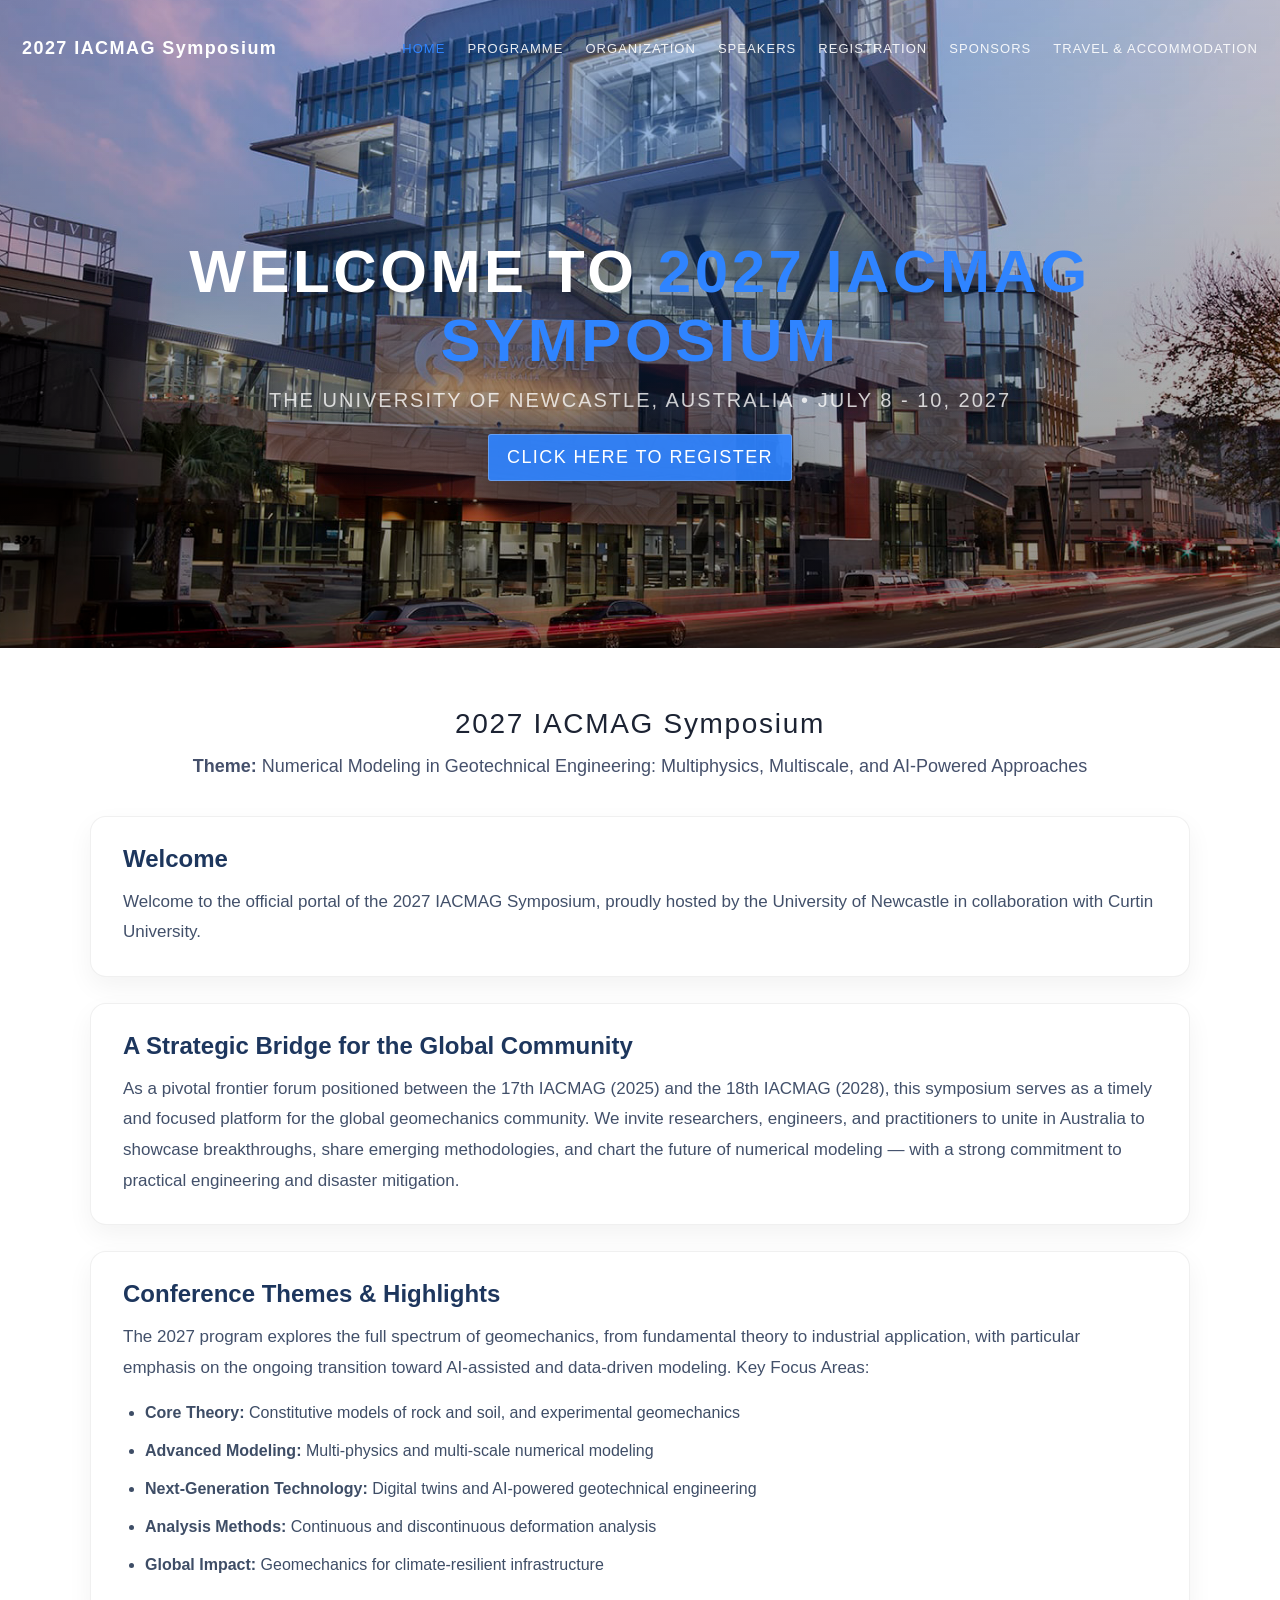
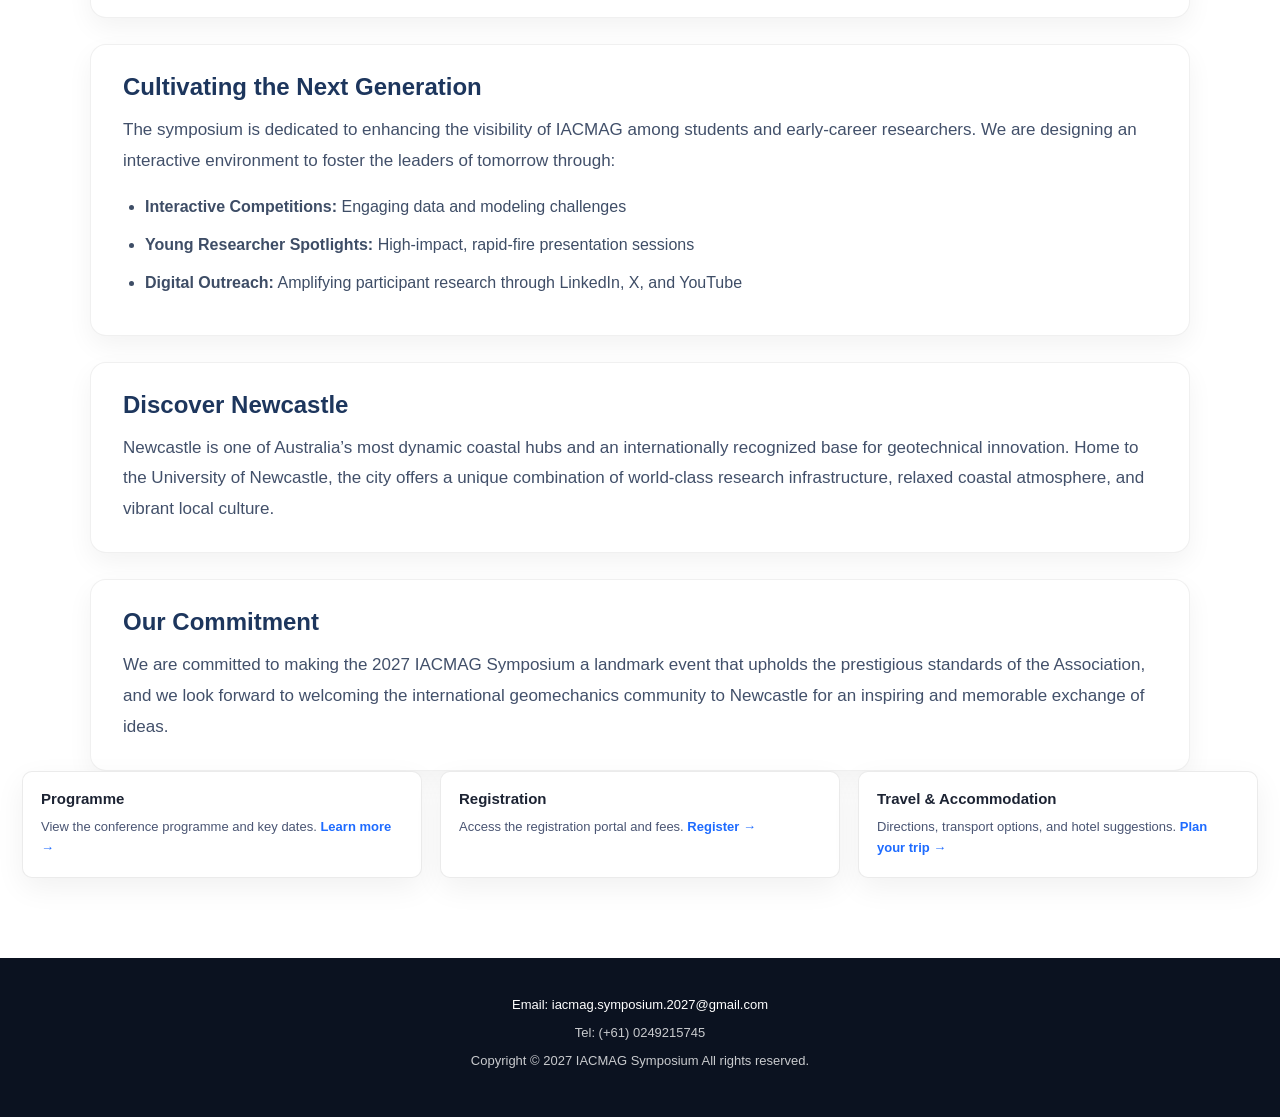
==== index.html @ 7c45fed2 "Update index.html" ====
<!doctype html>
<html lang="en">
<head>
  <meta charset="utf-8">
  <meta name="viewport" content="width=device-width, initial-scale=1">
  <title>2027 IACMAG Symposium</title>
  <meta name="description" content="IACMAG Symposium conference website">
  <link rel="stylesheet" href="assets/css/styles.css">
</head>
<body>
<div class="header">
  <div class="container">
    <div class="navbar">
      <div class="brand">2027 IACMAG Symposium</div>
      <button class="menu-btn" type="button" aria-label="Open menu">Menu</button>
      <nav class="navlinks" aria-label="Primary navigation">
        <a data-nav href="index.html">Home</a>
        <a data-nav href="programme.html">Programme</a>
        <a data-nav href="organization.html">Organization</a>
        <a data-nav href="speakers.html">Speakers</a>
        <a data-nav href="registration.html">Registration</a>
        <a data-nav href="sponsors.html">Sponsors</a>
        <a data-nav href="travel.html">Travel & Accommodation</a>
      </nav>
    </div>
  </div>
</div>

<section class="hero">
  <div class="hero-inner">
    <h1>WELCOME TO <b>2027 IACMAG Symposium</b></h1>
    <div class="sub">THE UNIVERSITY OF NEWCASTLE, AUSTRALIA • July 8 - 10, 2027</div>
    <a class="btn" href="registration.html">CLICK HERE TO REGISTER</a>
  </div>
</section>

<section class="content">
  <div class="container">
<h2>2027 IACMAG Symposium</h2>

<p class="lead theme-intro">
  <strong>Theme:</strong> Numerical Modeling in Geotechnical Engineering:
  Multiphysics, Multiscale, and AI-Powered Approaches
</p>

<div class="theme-section">

  <div class="theme-block">
    <h3>Welcome</h3>
    <p>
      Welcome to the official portal of the 2027 IACMAG Symposium, proudly hosted by
      the University of Newcastle in collaboration with Curtin University.
    </p>
  </div>

  <div class="theme-block">
    <h3>A Strategic Bridge for the Global Community</h3>
    <p>
      As a pivotal frontier forum positioned between the 17th IACMAG (2025) and the 18th IACMAG (2028),
      this symposium serves as a timely and focused platform for the global geomechanics community.
      We invite researchers, engineers, and practitioners to unite in Australia to showcase breakthroughs,
      share emerging methodologies, and chart the future of numerical modeling — with a strong commitment
      to practical engineering and disaster mitigation.
    </p>
  </div>

  <div class="theme-block">
    <h3>Conference Themes & Highlights</h3>
    <p>
      The 2027 program explores the full spectrum of geomechanics, from fundamental theory to industrial
      application, with particular emphasis on the ongoing transition toward AI-assisted and data-driven modeling.
      Key Focus Areas:
    </p>
    
    <ul class="theme-list">
      <li><strong>Core Theory:</strong> Constitutive models of rock and soil, and experimental geomechanics</li>
      <li><strong>Advanced Modeling:</strong> Multi-physics and multi-scale numerical modeling</li>
      <li><strong>Next-Generation Technology:</strong> Digital twins and AI-powered geotechnical engineering</li>
      <li><strong>Analysis Methods:</strong> Continuous and discontinuous deformation analysis</li>
      <li><strong>Global Impact:</strong> Geomechanics for climate-resilient infrastructure</li>
    </ul>
  </div>

  <div class="theme-block">
    <h3>Cultivating the Next Generation</h3>
    <p>
      The symposium is dedicated to enhancing the visibility of IACMAG among students and early-career researchers.
      We are designing an interactive environment to foster the leaders of tomorrow through:
    </p>

    <ul class="theme-list">
      <li><strong>Interactive Competitions:</strong> Engaging data and modeling challenges</li>
      <li><strong>Young Researcher Spotlights:</strong> High-impact, rapid-fire presentation sessions</li>
      <li><strong>Digital Outreach:</strong> Amplifying participant research through LinkedIn, X, and YouTube</li>
    </ul>
  </div>

  <div class="theme-block">
    <h3>Discover Newcastle</h3>
    <p>
      Newcastle is one of Australia’s most dynamic coastal hubs and an internationally recognized base for
      geotechnical innovation. Home to the University of Newcastle, the city offers a unique combination of
      world-class research infrastructure, relaxed coastal atmosphere, and vibrant local culture.
    </p>
  </div>

  <div class="theme-block">
    <h3>Our Commitment</h3>
    <p>
      We are committed to making the 2027 IACMAG Symposium a landmark event that upholds the prestigious standards
      of the Association, and we look forward to welcoming the international geomechanics community to Newcastle
      for an inspiring and memorable exchange of ideas.
    </p>
  </div>

</div>

    <div class="cards">
      <div class="card">
        <h3>Programme</h3>
        <p>View the conference programme and key dates. <a href="programme.html">Learn more →</a></p>
      </div>
      <div class="card">
        <h3>Registration</h3>
        <p>Access the registration portal and fees. <a href="registration.html">Register →</a></p>
      </div>
      <div class="card">
        <h3>Travel & Accommodation</h3>
        <p>Directions, transport options, and hotel suggestions. <a href="travel.html">Plan your trip →</a></p>
      </div>
    </div>
  </div>
</section>


<div class="footer">

  <div class="footer-contact">
    <div class="container">
      <p>
        <a href="mailto:contact@iacmag-sp2027.com">Email: iacmag.symposium.2027@gmail.com</a>
      </p>
      <p>Tel: (+61) 0249215745</p>
      <p>Copyright © 2027 IACMAG Symposium All rights reserved.</p>
    </div>
  </div>
</div>
<script src="assets/js/site.js"></script>
</body>
</html>
---- assets/css/styles.css ----
:root{
  --text:#ffffff;
  --muted:rgba(255,255,255,.85);
  --link:rgba(255,255,255,.9);
  --accent:#2f84ff;   /* iacmag-like blue */
  --accent2:#1e6bff;
  --shadow:0 16px 50px rgba(0,0,0,.35);
  --max:1600px;
}
*{box-sizing:border-box}
html,body{height:100%}
body{
  margin:0;
  font-family: "Helvetica Neue", Arial, system-ui, -apple-system, Segoe UI, Roboto, sans-serif;
  color:var(--text);
  background:#0b1220;
}
a{color:inherit; text-decoration:none}
.container{max-width:var(--max); margin:0 auto; padding:0 22px}

/* Top nav over hero */
.header{
  position:fixed;
  top:0;
  left:0;
  right:0;
  z-index:1000;
  padding:18px 0;
  transition:transform 0.35s ease, background 0.35s ease;
}
.header.hidden{
  transform:translateY(-100%);
}
.header.scrolled{
  background:rgba(11,18,32,.9);
  backdrop-filter:blur(10px);
  box-shadow:0 6px 20px rgba(0,0,0,.2);
}
.navbar{
  display:flex;
  align-items:center;
  justify-content:space-between;
  gap:18px;
}
.brand{
  font-weight:700;
  letter-spacing:.08em;
  font-size:18px;
  color:#ffffff;
  white-space:nowrap;
  margin-right:40px;
  margin-top:20px;
}
.navlinks{
  display:flex;
  gap:22px;
  align-items:center;
  text-transform:uppercase;
  font-size:13px;
  letter-spacing:.08em;
  white-space:nowrap;
  margin-top:20px;
}
.navlinks a{
  color:var(--link);
  opacity:1.0;
}
.navlinks a:hover{opacity:1}
.navlinks a.active{color:var(--accent); opacity:1}

.menu-btn{
  display:none;
  border:1px solid rgba(255,255,255,.35);
  background:rgba(0,0,0,.12);
  color:#fff;
  padding:10px 16px;
  border-radius:10px;
  font-size:12px;
}

/* Hero */
.hero{
  min-height:520px;
  height:72vh;
  max-height:820px;
  position:relative;
  display:flex;
  align-items:center;
  justify-content:center;
  text-align:center;
  overflow:hidden;
}
.hero::before{
  content:"";
  position:absolute;
  inset:0;

  background:
    linear-gradient(rgba(0,0,0,0.15), rgba(0,0,0,0.45)),
    url("../img/hero.jpg");

  background-size:cover;
  background-position:center;
}
.hero::after{
  content:"";
  position:absolute; inset:0;
  background:radial-gradient(900px 500px at 50% 20%, rgba(47,132,255,.35), transparent 80%);
  pointer-events:none;
}
.hero-inner{
  position:relative;
  z-index:10;
  padding:110px 18px 40px; /* allow nav space */
}
.hero h1{
  margin:0;
  font-family: Arial, Helvetica, sans-serif;
  font-weight:700;
  letter-spacing:.06em;
  text-transform:uppercase;
  font-size:clamp(40px,5vw,60px);
}
.hero h1 b{
  font-weight:750;
  color:var(--accent);
}
.hero .sub{
  margin:14px auto 0;
  max-width:860px;
  font-size:20px;
  letter-spacing:.10em;
  text-transform:uppercase;
  color:rgba(255,255,255,.78);
}
.hero .btn{
  margin-top:22px;
  display:inline-flex;
  align-items:center;
  justify-content:center;
  padding:12px 18px;
  border-radius:3px;
  border:1px solid rgba(255,255,255,.25);
  background:rgba(47,132,255,.92);
  color:#fff;
  font-size:18px;
  letter-spacing:.08em;
  text-transform:uppercase;
  box-shadow:var(--shadow);
}
.hero .btn:hover{background:rgba(47,132,255,1)}

/* White content section like screenshot */
.content{
  background:#ffffff;
  color:#1c2333;
  padding:60px 0 80px;
}
.content h2{
  text-align:center;
  color:#1c2333;
  font-size:28px;
  letter-spacing:.06em;
  margin:0 0 12px;
  font-weight:500;
}
.content p.lead{
  text-align:center;
  max-width:900px;
  margin:0 auto 34px;
  color:#45506b;
  line-height:1.65;
  font-size:18px;
}
.cards{
  display:grid;
  grid-template-columns:repeat(12,1fr);
  gap:18px;
  align-items:stretch;
}
.card{
  grid-column:span 4;
  border:1px solid rgba(0,0,0,.08);
  border-radius:10px;
  padding:18px;
  background:#fff;
  box-shadow:0 10px 30px rgba(0,0,0,.06);
}
.card h3{margin:0 0 10px; font-size:15px}
.card p{margin:0; color:#4a5573; line-height:1.6; font-size:13px}
.card a{
  color:var(--accent2);
  font-weight:600;
}
.footer{
  background:#0b1220;
  color:rgba(255,255,255,.78);
  padding:26px 0 36px;
  font-size:13px;
  text-align:center;
}
.footer a{color:#fff}

@media (max-width: 980px){
  .hero h1{font-size:38px}
  .navlinks{display:none}
  .menu-btn{display:inline-flex}
  .navlinks.open{
    display:flex;
    position:absolute;
    right:22px;
    top:60px;
    background:rgba(0,0,0,.55);
    border:1px solid rgba(255,255,255,.25);
    border-radius:12px;
    padding:12px 12px;
    flex-direction:column;
    gap:10px;
    width:min(320px, calc(100vw - 44px));
    backdrop-filter: blur(8px);
  }
  .card{grid-column:span 12}
}

/* =========================
   Organization page cards
   ========================= */

.org-grid{
  display:grid;
  grid-template-columns:repeat(3, minmax(420px,1fr));
  gap:50px;
  margin-top:70px;
}

/* Card */

.org-card{
  background:#ffffff;
  border-radius:20px;
  border:1px solid rgba(0,0,0,0.06);
  box-shadow:0 16px 40px rgba(0,0,0,0.08);
  overflow:hidden;
  transition:all 0.3s ease;
  min-height:420px;          /* 卡片高度更大 */
}

.org-card:hover{
  transform:translateY(-8px);
  box-shadow:0 24px 50px rgba(0,0,0,0.12);
}

/* Header */

.org-card-header{
  padding:34px 34px 26px;    /* padding更大 */
  background:linear-gradient(135deg,#4b6cb7,#9fbfff);
  color:#fff;
  white-space:nowrap;
}

.org-card-header h3{
  margin:0;
  font-size:26px;           /* 标题更大 */
  font-weight:700;
  line-height:1.35;
  white-space:nowrap;
}

.org-card-header p{
  margin-top:10px;
  font-size:16px;
  opacity:0.85;
}

/* Body */

.org-card-body{
  padding:34px;              /* 内边距更大 */
}

/* Member list */

.org-list{
  list-style:none;
  margin:0;
  padding:0;
  white-space:nowrap;
}

.org-list li{
  position:relative;
  padding:14px 0 14px 26px;
  font-size:16px;            /* 名字更大 */
  color:#24324d;
  border-bottom:1px solid rgba(0,0,0,0.06);
  white-space:nowrap;
}

.org-list li:last-child{
  border-bottom:none;
}

.org-list li::before{
  content:"";
  position:absolute;
  left:0;
  top:22px;
  width:9px;
  height:9px;
  border-radius:50%;
  background:#2f84ff;
  box-shadow:0 0 0 4px rgba(47,132,255,0.15);
}

/* Responsive */

@media (max-width:1100px){
  .org-grid{
    grid-template-columns:1fr;
    gap:26px;
  }
}
/* Sponsors page */

.sponsors-container{
  max-width: 1200px;
}

.sponsor-section{
  background:#ffffff;
  border:1px solid rgba(0,0,0,0.08);
  border-radius:18px;
  padding:32px 36px;
  margin-top:36px;
  box-shadow:0 10px 30px rgba(0,0,0,0.05);
}

.sponsor-section h3{
  margin:0 0 16px;
  font-size:28px;
  color:#16335f;
  font-weight:700;
}

.sponsor-section p{
  margin:0 0 18px;
  font-size:16px;
  line-height:1.75;
  color:#42506a;
}

.sponsor-tier{
  margin-top:24px;
  padding:22px 24px;
  border-radius:14px;
  background:linear-gradient(180deg,#f8fbff,#eef5ff);
  border:1px solid rgba(47,132,255,0.12);
}

.sponsor-tier h4{
  margin:0 0 14px;
  font-size:22px;
  color:#1c2f50;
  font-weight:700;
}

.sponsor-tier ul{
  margin:0;
  padding-left:22px;
}

.sponsor-tier li{
  margin:8px 0;
  font-size:15px;
  line-height:1.7;
  color:#33425f;
}

.contact-note{
  margin-top:20px;
  font-weight:600;
}

.contact-note a{
  color:#1e6bff;
}

@media (max-width: 768px){
  .sponsor-section{
    padding:24px 20px;
  }

  .sponsor-section h3{
    font-size:24px;
  }

  .sponsor-tier h4{
    font-size:19px;
  }
}
.committee-role{
  margin-top:10px;
  margin-bottom:6px;
  font-size:18px;
  font-weight:700;
  color:#04235d;
}

/* =========================
   Organization page 
   ========================= */

.org-page{
  max-width: 1100px;
}

.org-page h2{
  text-align:center;
  font-size:30px;
  letter-spacing:.05em;
  color:#1a2c4a;
  margin:0 0 32px;
  font-weight:500;
}

.committee-block{
  margin-bottom:40px;
}

.committee-block h3{
  font-size:26px;
  color:#bcc8dd;
  margin:0 0 18px;
  font-weight:600;
}

.committee-block h4{
  font-size:18px;
  color:#77849b;
  margin:22px 0 8px;
  font-weight:700;
}

.committee-block p{
  margin:0 0 10px;
  font-size:17px;
  line-height:1.75;
  color:#6d7b90;
}

.org-section-title{
  margin-top:30px;
}

.institution-grid{
  display:grid;
  grid-template-columns:repeat(auto-fit, minmax(220px, 1fr));
  gap:30px;
  align-items:center;
  margin-top:30px;
}

.institution-item{
  display:flex;
  flex-direction:column;
  align-items:center;
  justify-content:center;
  text-align:center;
  padding:20px 18px;
  border:1px solid rgba(0,0,0,.06);
  border-radius:12px;
  background:#fff;
  box-shadow:0 8px 22px rgba(0,0,0,.04);
  transition:transform .25s ease, box-shadow .25s ease;
}

.institution-item:hover{
  transform:translateY(-4px);
  box-shadow:0 14px 28px rgba(188, 179, 179, 0.08);
}

.institution-item img{
  max-height:68px;
  max-width:180px;
  object-fit:contain;
  margin-bottom:14px;
}

.institution-item span{
  font-size:15px;
  line-height:1.5;
  color:#31425f;
}
.org-section-title{
  margin-top:10px;
  margin-bottom:6px;
}

.institution-grid{
  display:grid;
  grid-template-columns:repeat(auto-fit, minmax(220px, 1fr));
  gap:30px;
  margin-top:40px;
}

/* =========================
   Organizing Institutions
   ========================= */
.org-institutions{
  padding:100px 0 80px;
  background:linear-gradient(180deg,#f4f7ff,#eaf1ff);
  text-align:center;
}

.org-section-title{
  font-size:30px;
  color:#09193a;
  margin-bottom:30px;
}

.institution-grid{
  display:grid;
  grid-template-columns:repeat(auto-fit,minmax(220px,1fr));
  gap:60px;
  align-items:center;
  max-width:900px;
  margin:0 auto;
}

.institution-item{
  display:flex;
  justify-content:center;
  align-items:center;
}

.institution-item img{
  max-height:70px;
  max-width:200px;
  object-fit:contain;

  filter:grayscale(100%);
  opacity:0.7;

  transition:all .35s ease;
}

.institution-item:hover img{
  filter:none;
  opacity:1;
  transform:scale(1.05);
}
/* Footer contact section */



section{
  margin:0;
}

.theme-intro{
  font-size:20px;
  line-height:1.7;
  max-width:1000px;
  margin:0 auto 40px;
  color:#2f4d78;
}

.theme-section{
  max-width:1100px;
  margin:0 auto;
  display:grid;
  gap:26px;
}

.theme-block{
  background:#ffffff;
  border:1px solid rgba(0,0,0,0.06);
  border-radius:16px;
  padding:28px 32px;
  box-shadow:0 10px 26px rgba(0,0,0,0.05);
  text-align:left;
}

.theme-block h3{
  margin:0 0 14px;
  font-size:24px;
  color:#1d365d;
  font-weight:700;
}

.theme-block p{
  margin:0;
  font-size:17px;
  line-height:1.8;
  color:#42506a;
}

.theme-list{
  margin:16px 0 0;
  padding-left:22px;
}

.theme-list li{
  margin:10px 0;
  font-size:16px;
  line-height:1.75;
  color:#3e4d66;
}

@media (max-width: 768px){
  .theme-intro{
    font-size:18px;
  }

  .theme-block{
    padding:22px 20px;
  }

  .theme-block h3{
    font-size:21px;
  }

  .theme-block p,
  .theme-list li{
    font-size:15px;
  }
}
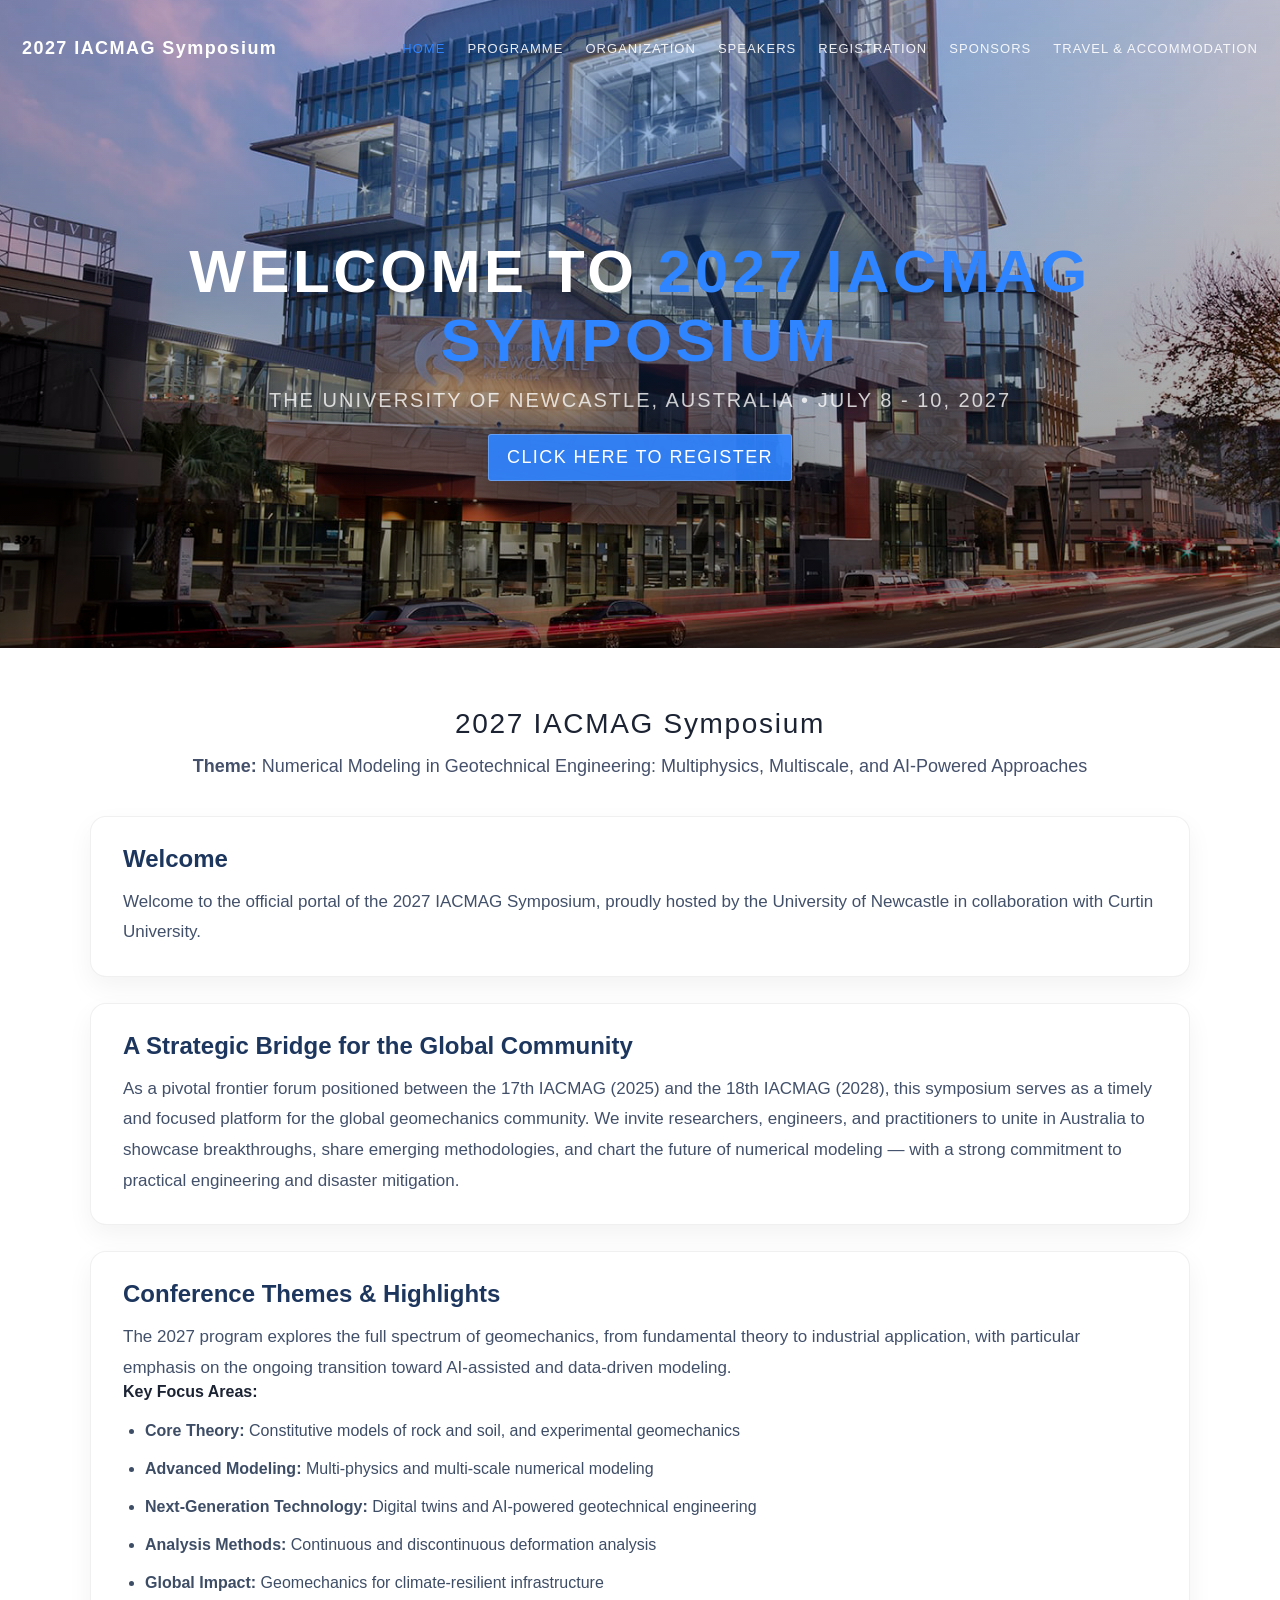
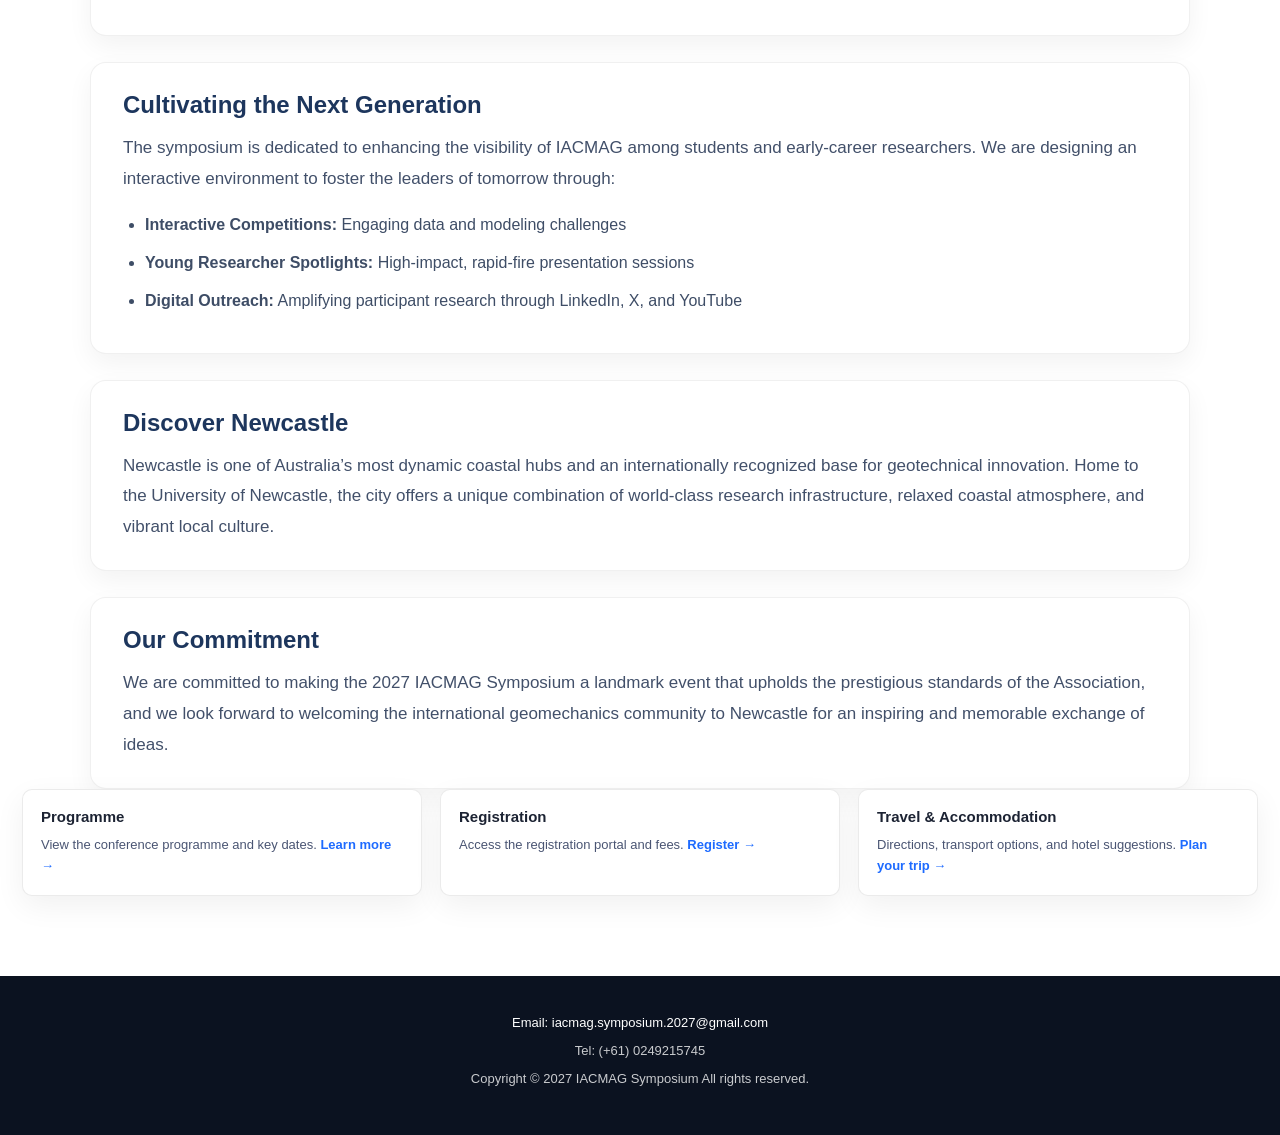
==== commit dade10eb: "Update index.html" ====
--- a/index.html
+++ b/index.html
@@ -69,9 +69,8 @@
     <p>
       The 2027 program explores the full spectrum of geomechanics, from fundamental theory to industrial
       application, with particular emphasis on the ongoing transition toward AI-assisted and data-driven modeling.
-      Key Focus Areas:
     </p>
-    
+    <strong>Key Focus Areas:</strong>
     <ul class="theme-list">
       <li><strong>Core Theory:</strong> Constitutive models of rock and soil, and experimental geomechanics</li>
       <li><strong>Advanced Modeling:</strong> Multi-physics and multi-scale numerical modeling</li>
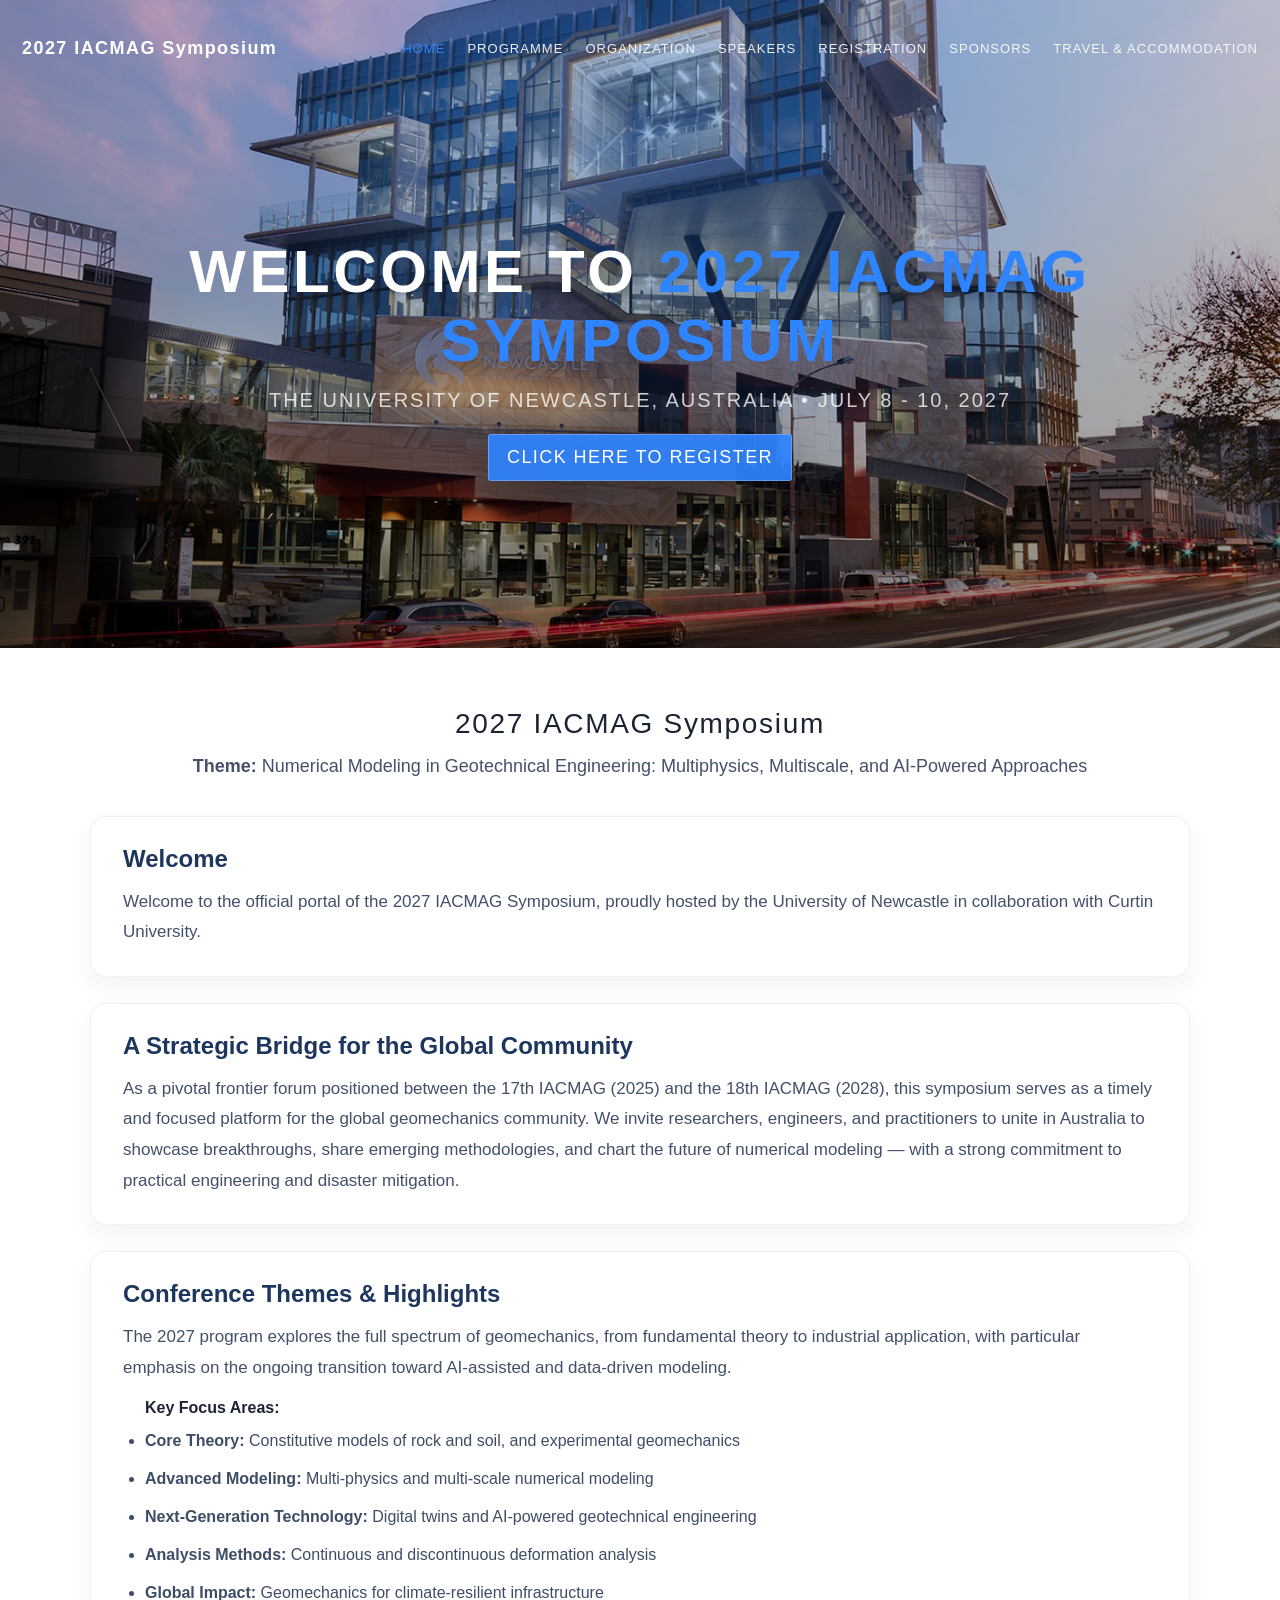
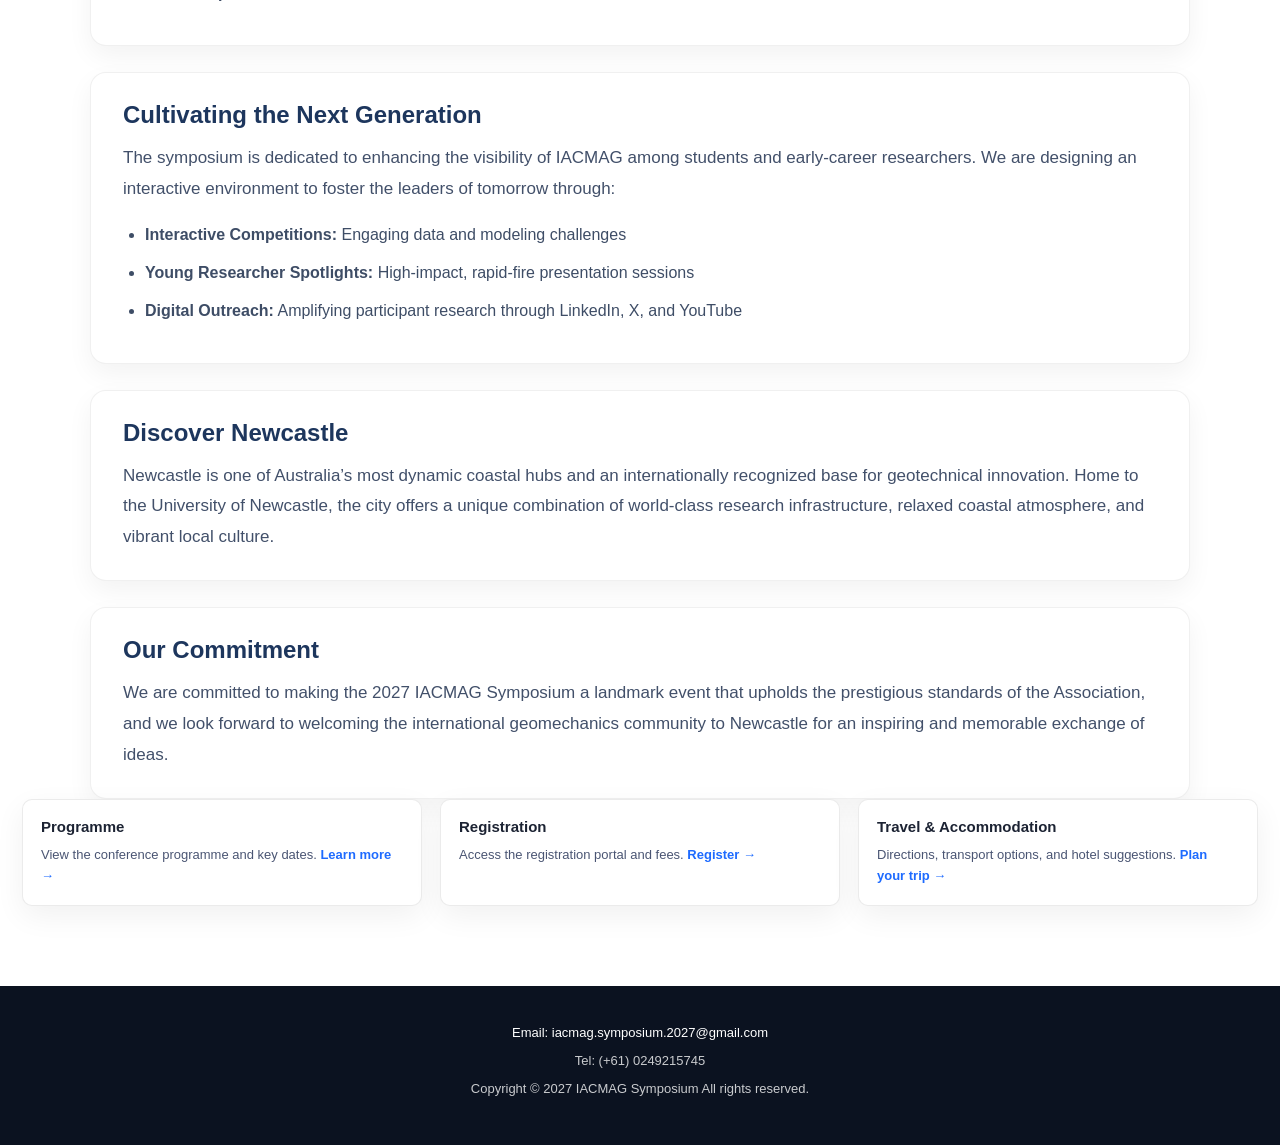
==== commit 8625a586: "Update index.html" ====
--- a/index.html
+++ b/index.html
@@ -70,8 +70,8 @@
       The 2027 program explores the full spectrum of geomechanics, from fundamental theory to industrial
       application, with particular emphasis on the ongoing transition toward AI-assisted and data-driven modeling.
     </p>
-    <strong>Key Focus Areas:</strong>
     <ul class="theme-list">
+      <strong>Key Focus Areas:</strong>
       <li><strong>Core Theory:</strong> Constitutive models of rock and soil, and experimental geomechanics</li>
       <li><strong>Advanced Modeling:</strong> Multi-physics and multi-scale numerical modeling</li>
       <li><strong>Next-Generation Technology:</strong> Digital twins and AI-powered geotechnical engineering</li>
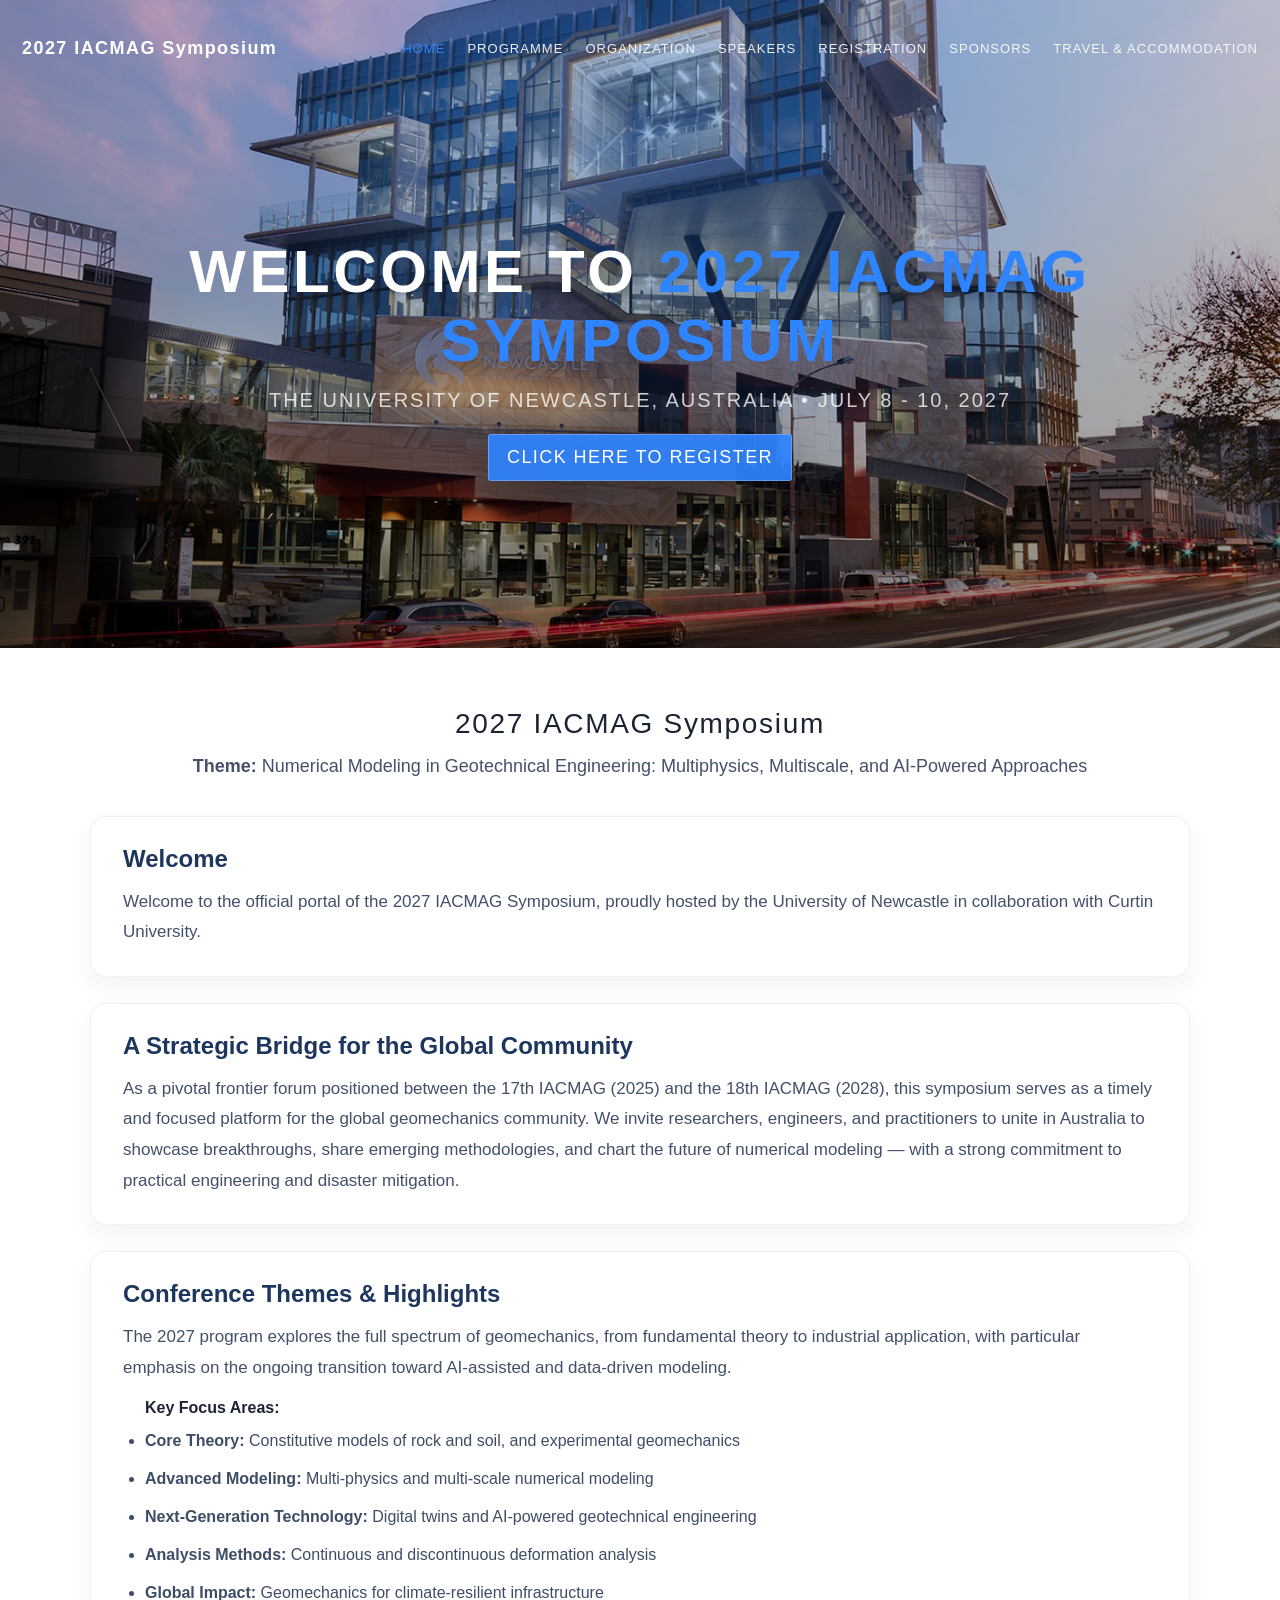
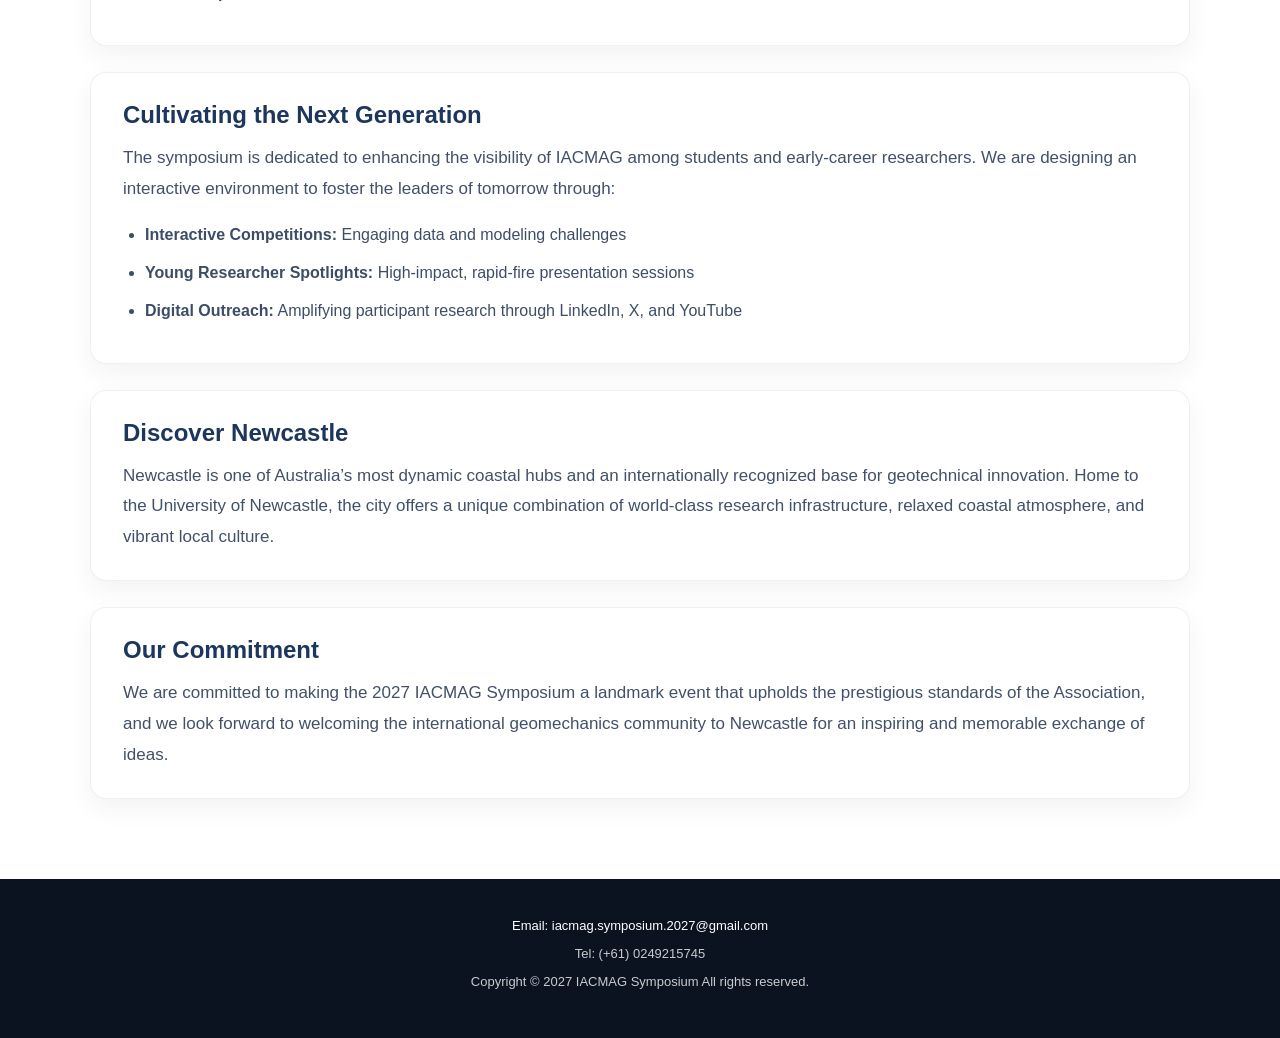
==== commit 3eeb4b12: "Update index.html" ====
--- a/index.html
+++ b/index.html
@@ -113,22 +113,6 @@
   </div>
 
 </div>
-
-    <div class="cards">
-      <div class="card">
-        <h3>Programme</h3>
-        <p>View the conference programme and key dates. <a href="programme.html">Learn more →</a></p>
-      </div>
-      <div class="card">
-        <h3>Registration</h3>
-        <p>Access the registration portal and fees. <a href="registration.html">Register →</a></p>
-      </div>
-      <div class="card">
-        <h3>Travel & Accommodation</h3>
-        <p>Directions, transport options, and hotel suggestions. <a href="travel.html">Plan your trip →</a></p>
-      </div>
-    </div>
-  </div>
 </section>
 
 
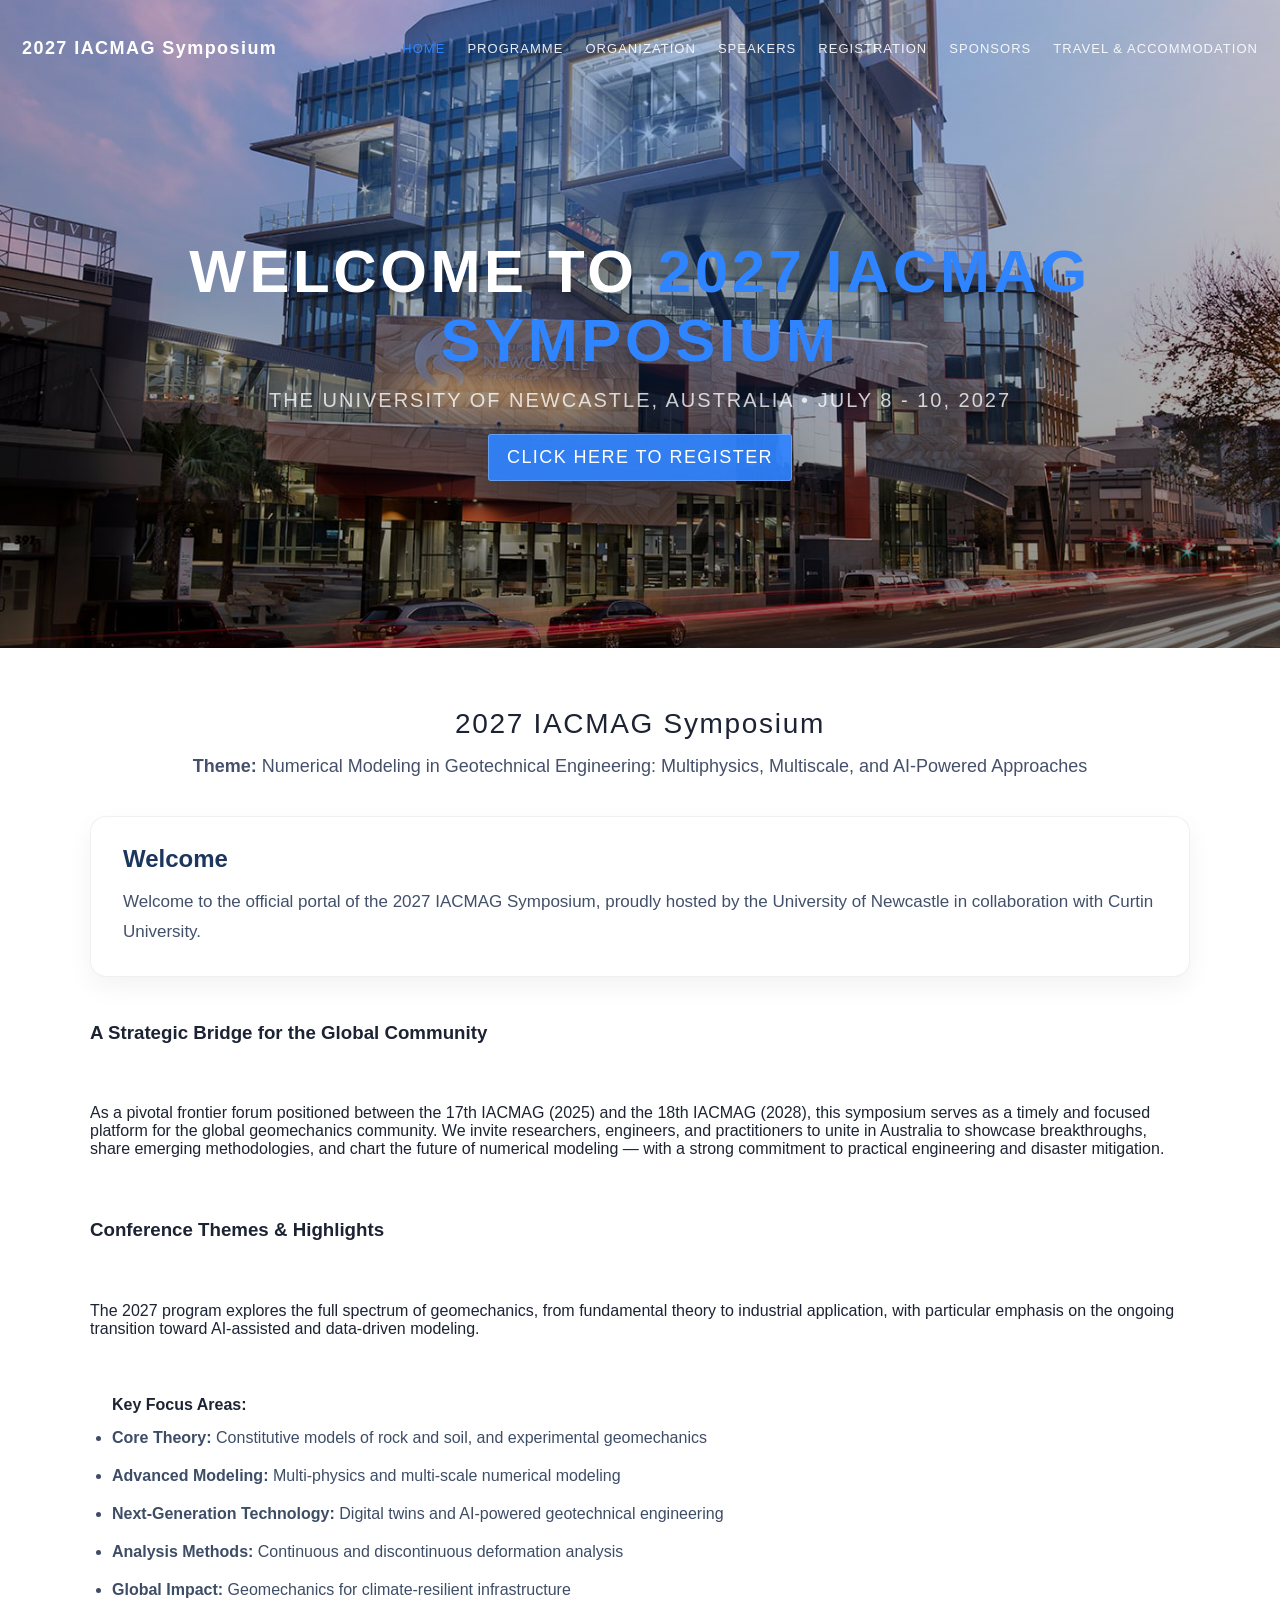
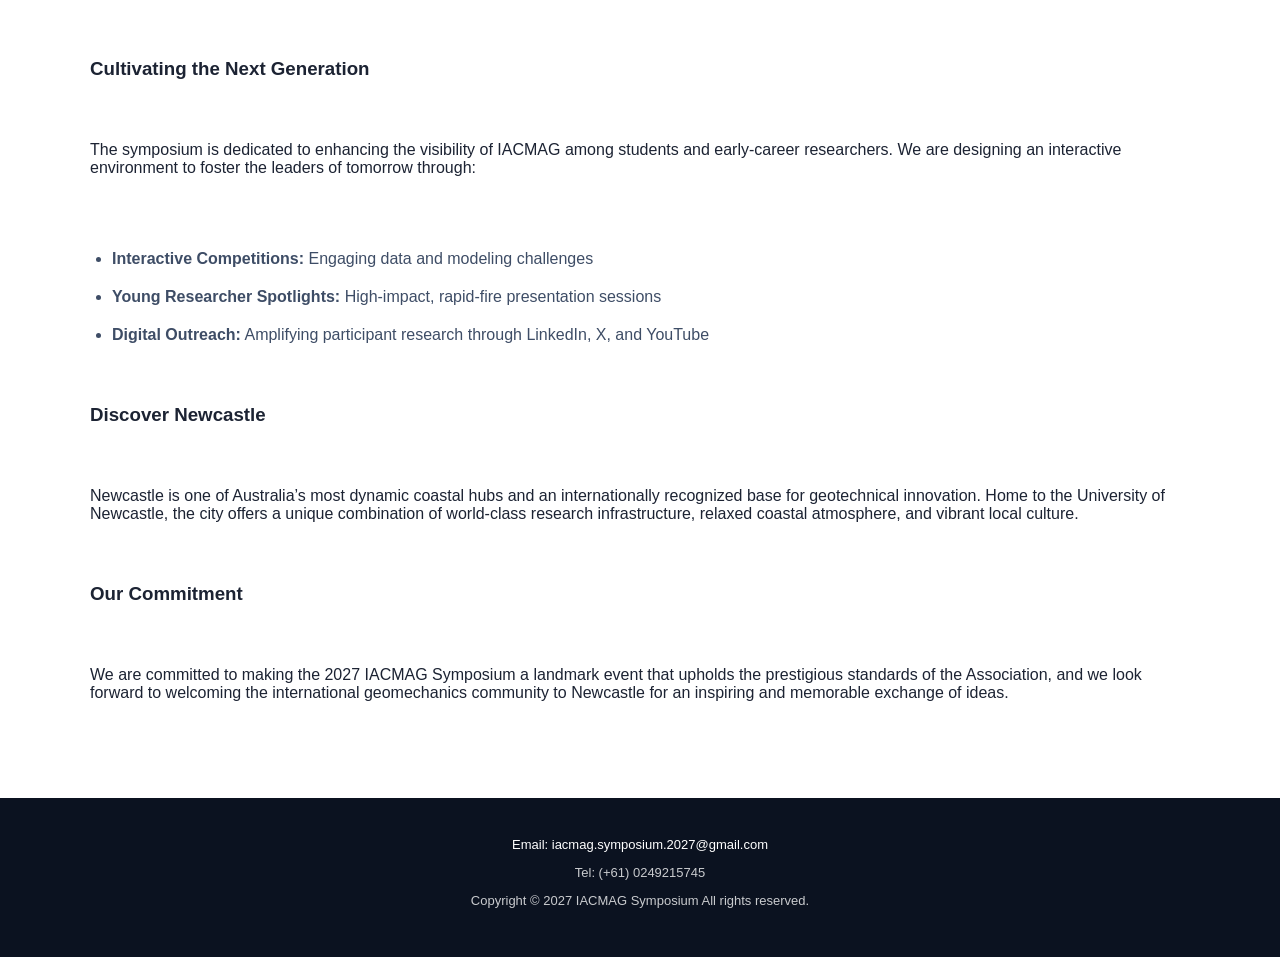
==== commit 68655789: "Update index.html" ====
--- a/index.html
+++ b/index.html
@@ -52,8 +52,6 @@
       the University of Newcastle in collaboration with Curtin University.
     </p>
   </div>
-
-  <div class="theme-block">
     <h3>A Strategic Bridge for the Global Community</h3>
     <p>
       As a pivotal frontier forum positioned between the 17th IACMAG (2025) and the 18th IACMAG (2028),
@@ -62,9 +60,7 @@
       share emerging methodologies, and chart the future of numerical modeling — with a strong commitment
       to practical engineering and disaster mitigation.
     </p>
-  </div>
 
-  <div class="theme-block">
     <h3>Conference Themes & Highlights</h3>
     <p>
       The 2027 program explores the full spectrum of geomechanics, from fundamental theory to industrial
@@ -78,9 +74,8 @@
       <li><strong>Analysis Methods:</strong> Continuous and discontinuous deformation analysis</li>
       <li><strong>Global Impact:</strong> Geomechanics for climate-resilient infrastructure</li>
     </ul>
-  </div>
 
-  <div class="theme-block">
+
     <h3>Cultivating the Next Generation</h3>
     <p>
       The symposium is dedicated to enhancing the visibility of IACMAG among students and early-career researchers.
@@ -92,25 +87,18 @@
       <li><strong>Young Researcher Spotlights:</strong> High-impact, rapid-fire presentation sessions</li>
       <li><strong>Digital Outreach:</strong> Amplifying participant research through LinkedIn, X, and YouTube</li>
     </ul>
-  </div>
-
-  <div class="theme-block">
     <h3>Discover Newcastle</h3>
     <p>
       Newcastle is one of Australia’s most dynamic coastal hubs and an internationally recognized base for
       geotechnical innovation. Home to the University of Newcastle, the city offers a unique combination of
       world-class research infrastructure, relaxed coastal atmosphere, and vibrant local culture.
     </p>
-  </div>
-
-  <div class="theme-block">
     <h3>Our Commitment</h3>
     <p>
       We are committed to making the 2027 IACMAG Symposium a landmark event that upholds the prestigious standards
       of the Association, and we look forward to welcoming the international geomechanics community to Newcastle
       for an inspiring and memorable exchange of ideas.
     </p>
-  </div>
 
 </div>
 </section>
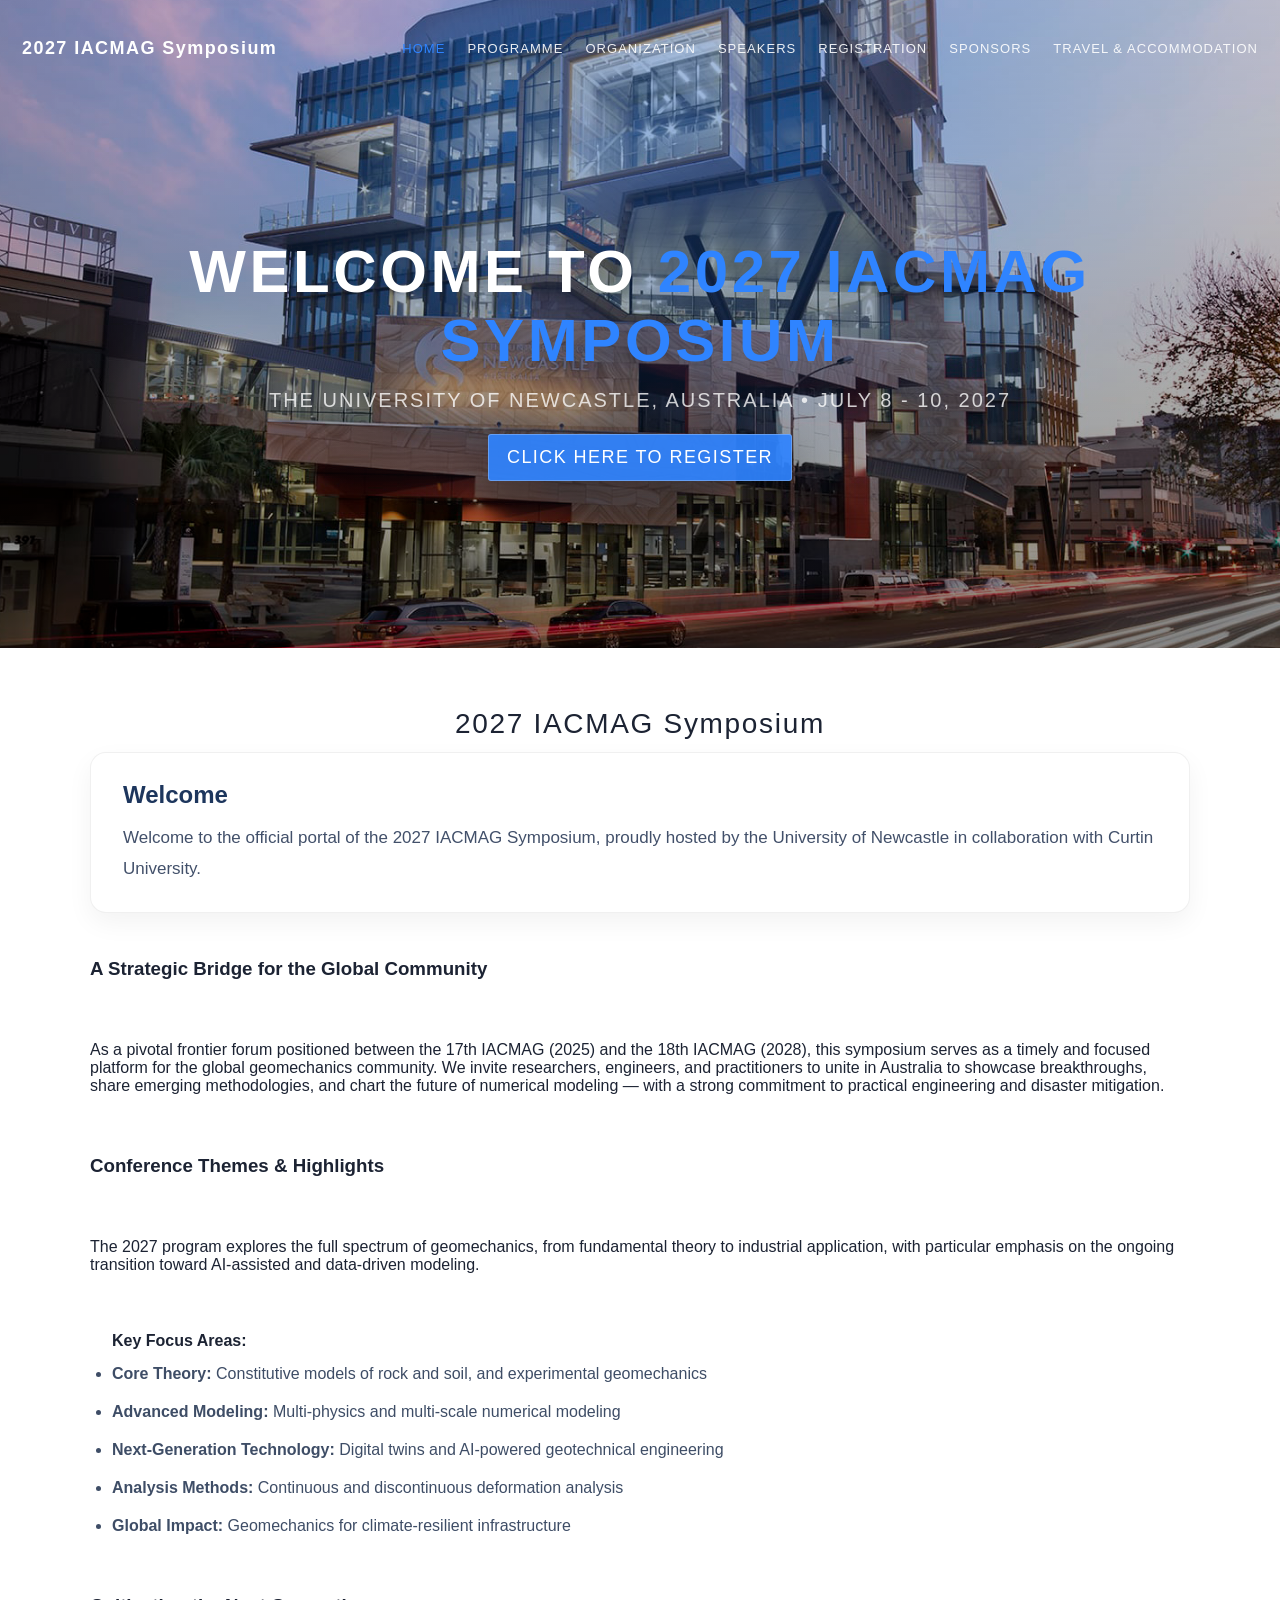
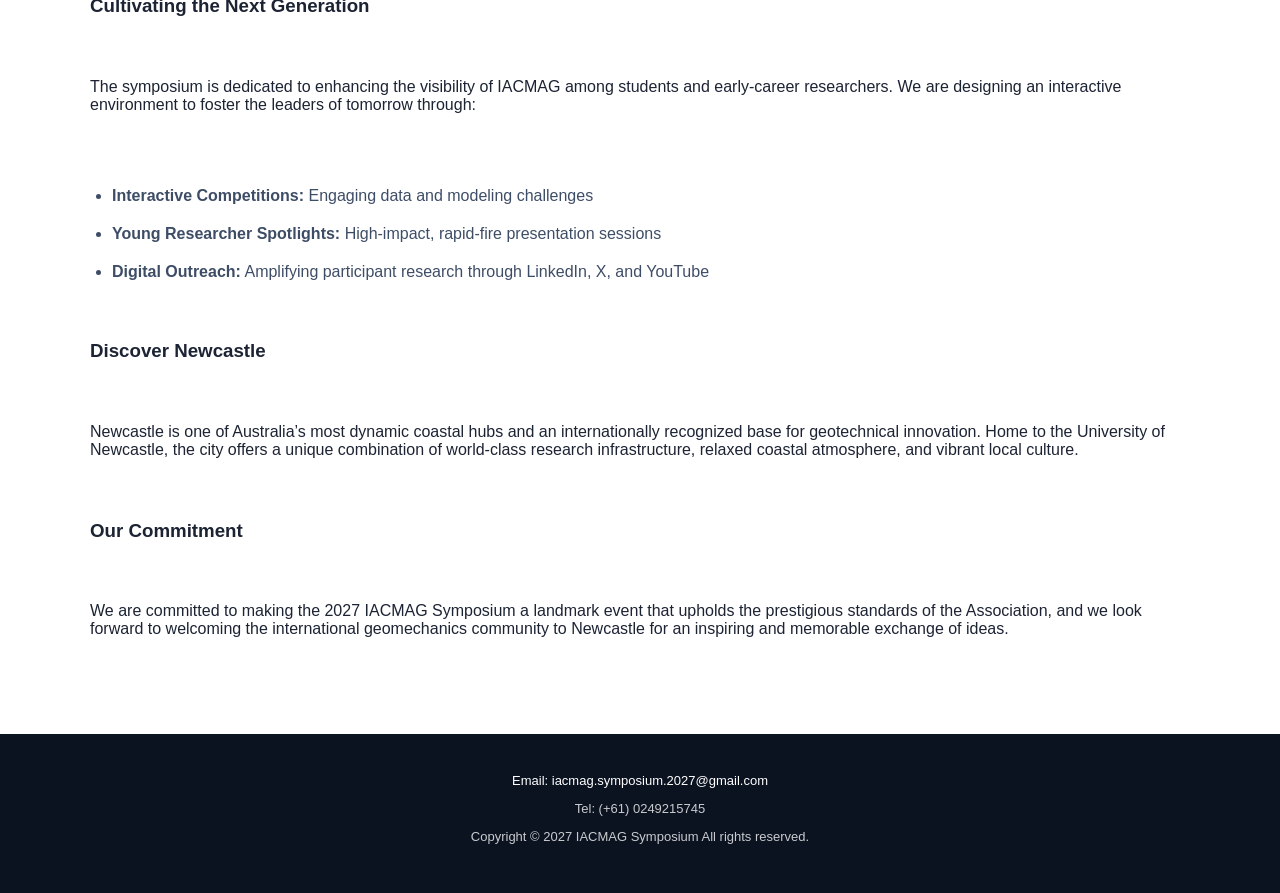
==== commit 134fcc0d: "Update index.html" ====
--- a/index.html
+++ b/index.html
@@ -37,11 +37,6 @@
 <section class="content">
   <div class="container">
 <h2>2027 IACMAG Symposium</h2>
-
-<p class="lead theme-intro">
-  <strong>Theme:</strong> Numerical Modeling in Geotechnical Engineering:
-  Multiphysics, Multiscale, and AI-Powered Approaches
-</p>
 
 <div class="theme-section">
 
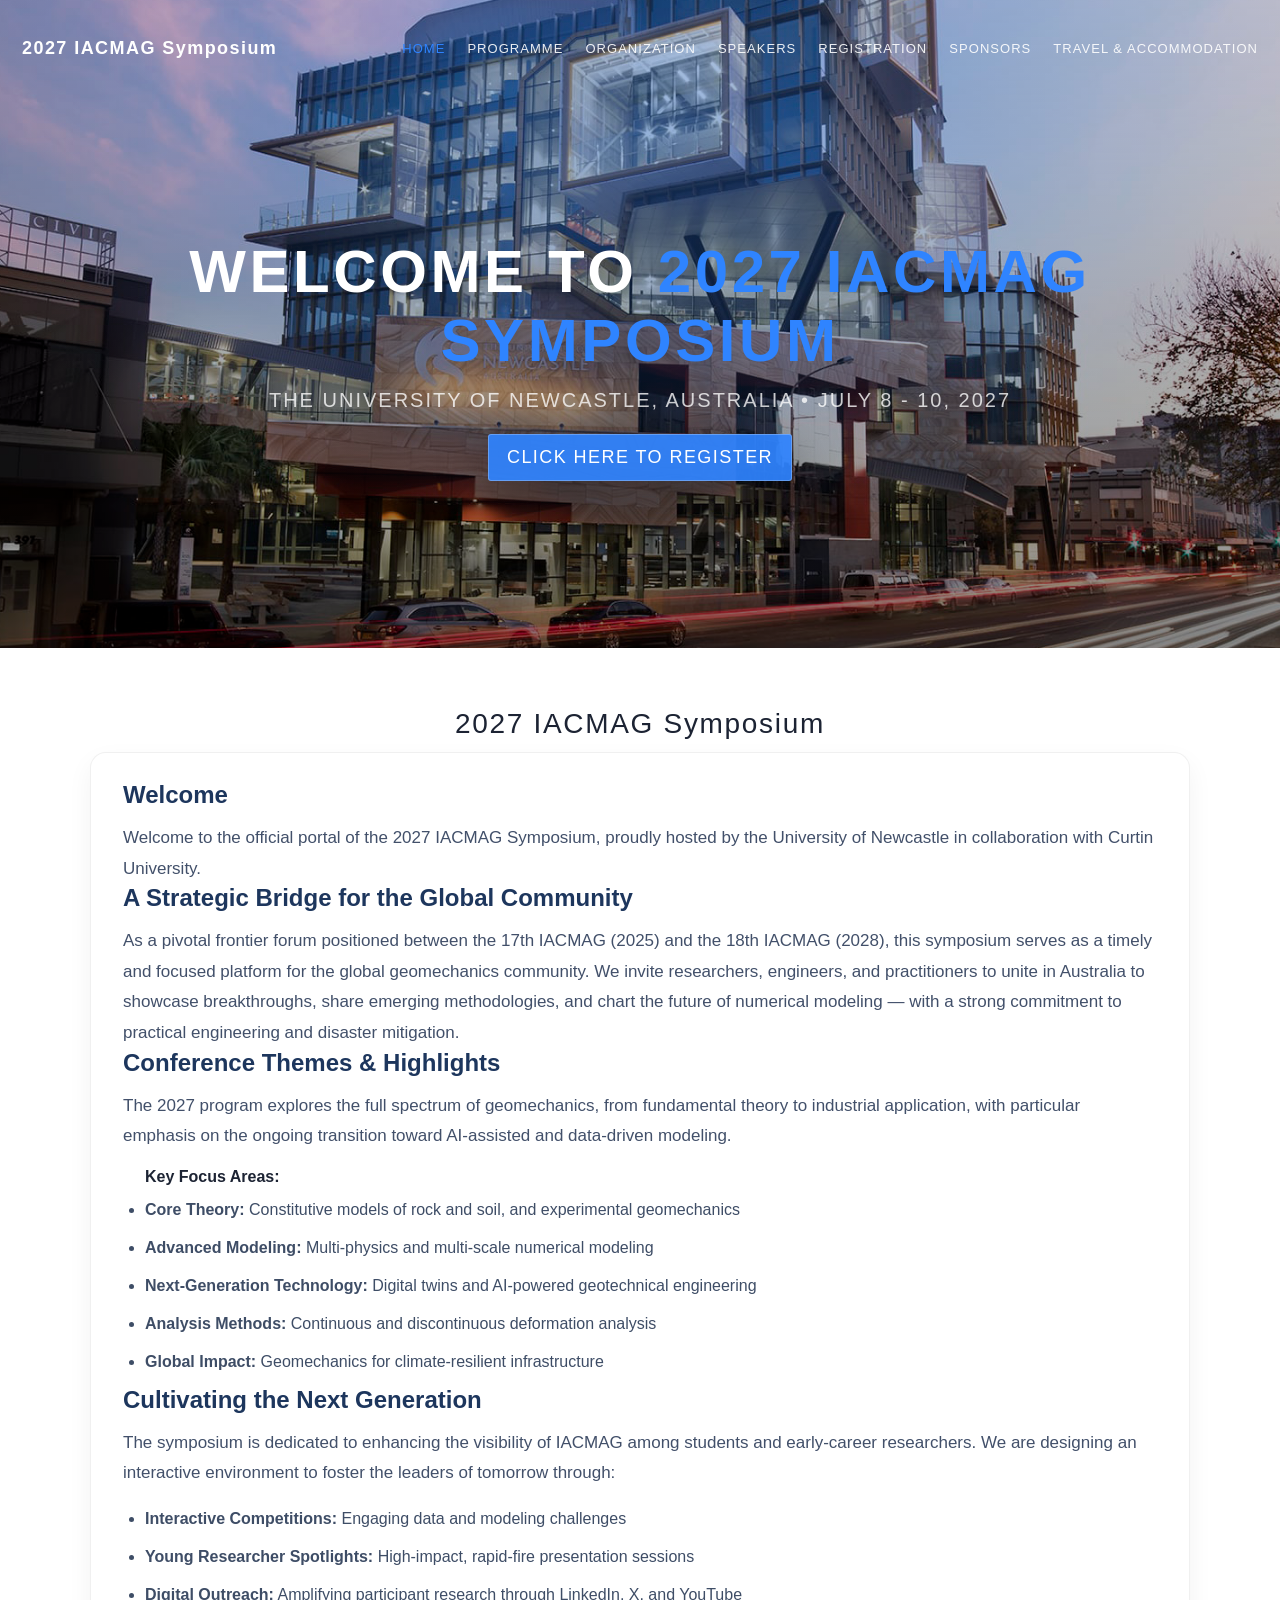
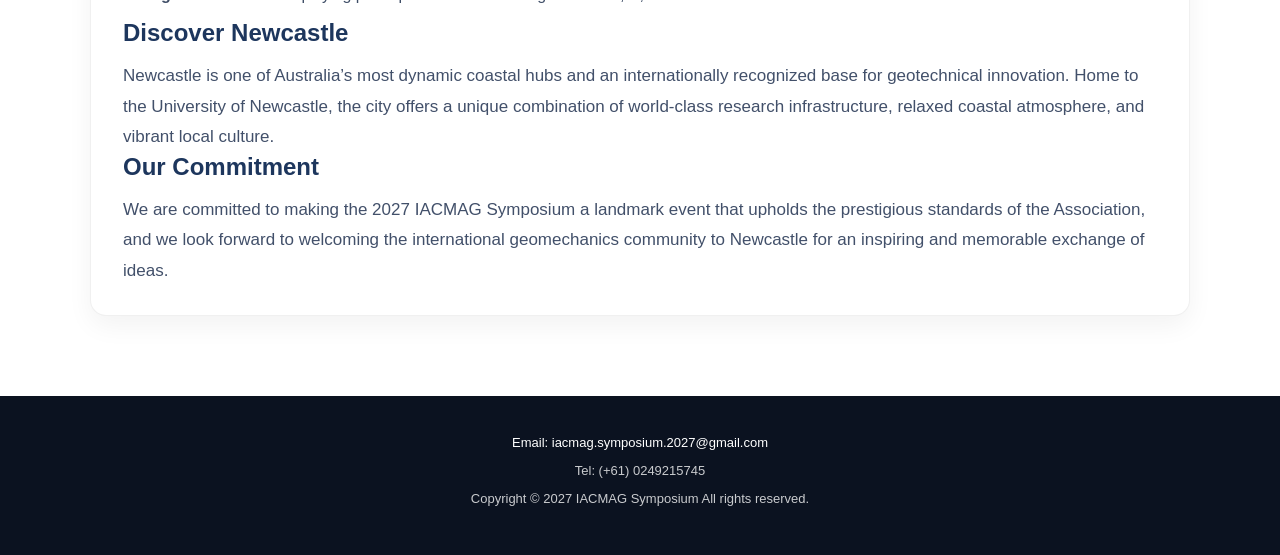
==== commit 9d57d4f2: "Update index.html" ====
--- a/index.html
+++ b/index.html
@@ -46,8 +46,8 @@
       Welcome to the official portal of the 2027 IACMAG Symposium, proudly hosted by
       the University of Newcastle in collaboration with Curtin University.
     </p>
-  </div>
-    <h3>A Strategic Bridge for the Global Community</h3>
+
+        <h3>A Strategic Bridge for the Global Community</h3>
     <p>
       As a pivotal frontier forum positioned between the 17th IACMAG (2025) and the 18th IACMAG (2028),
       this symposium serves as a timely and focused platform for the global geomechanics community.
@@ -95,6 +95,8 @@
       for an inspiring and memorable exchange of ideas.
     </p>
 
+  </div>
+
 </div>
 </section>
 
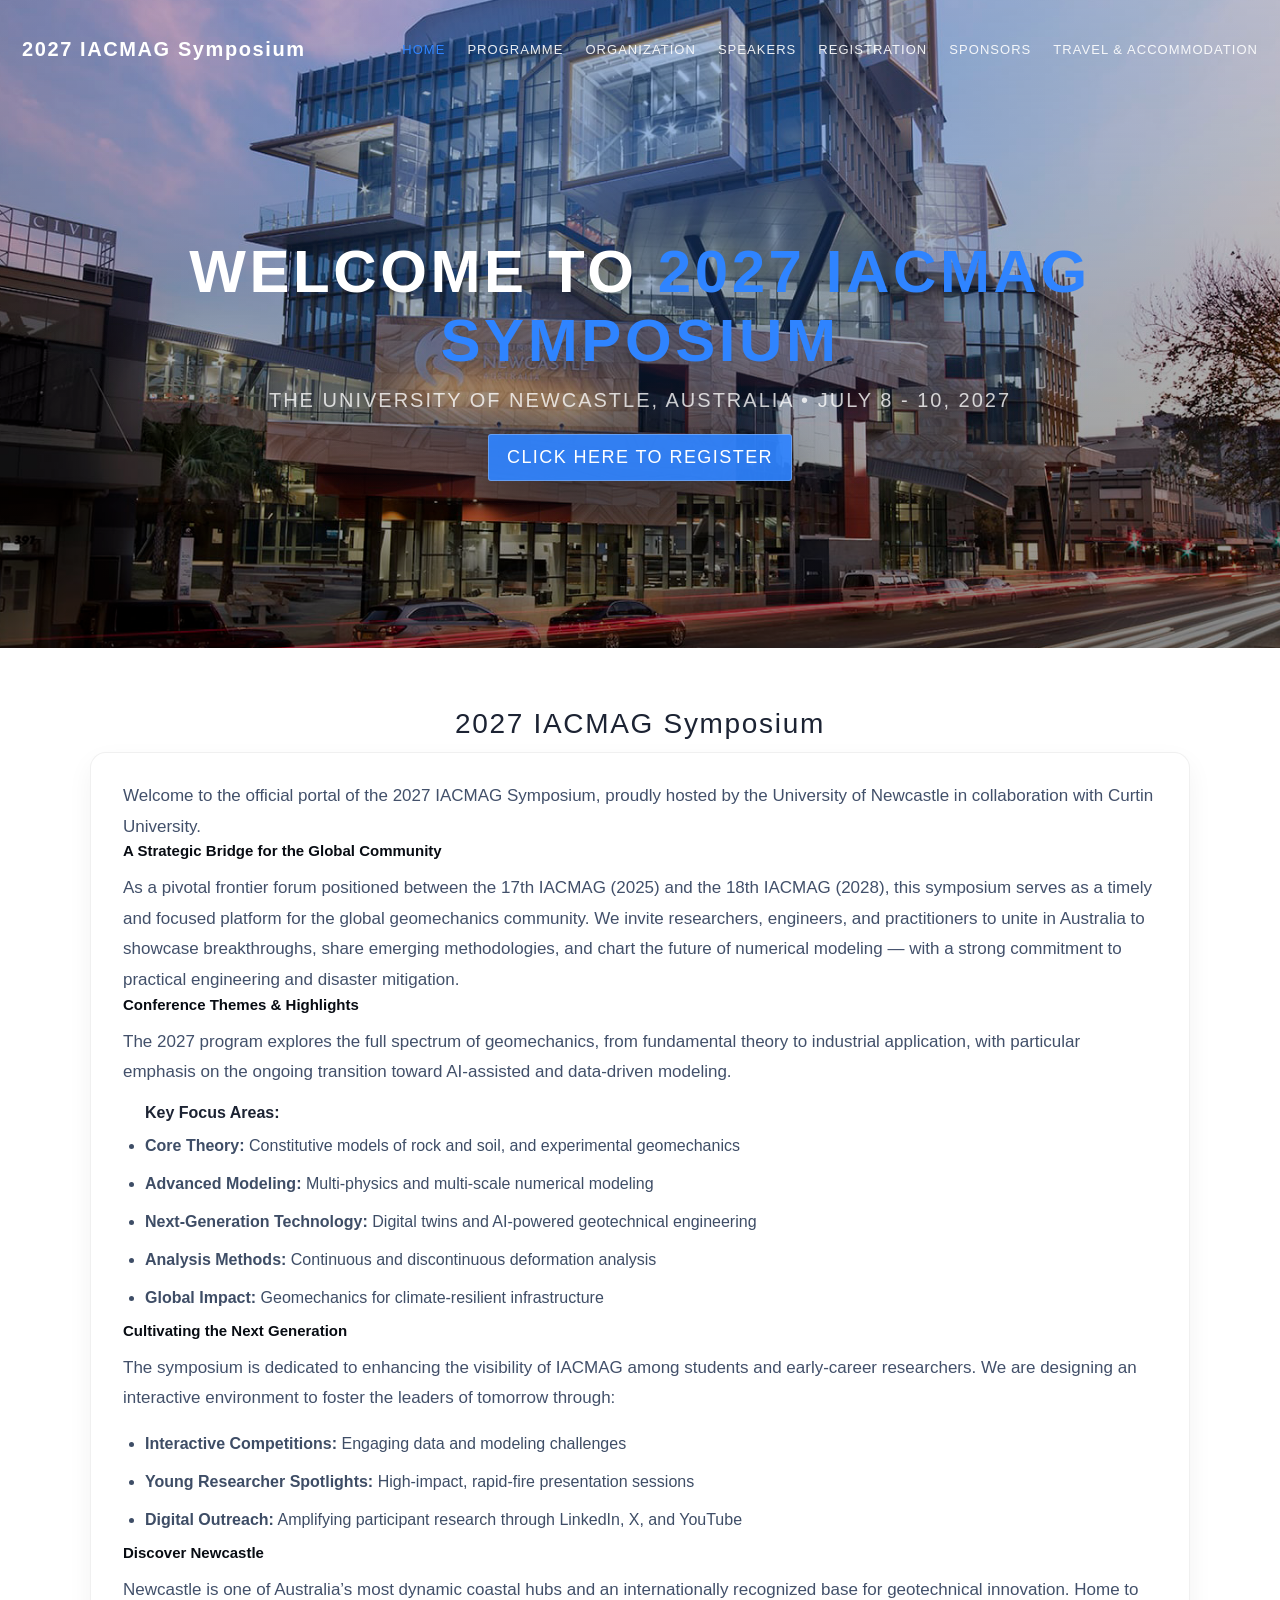
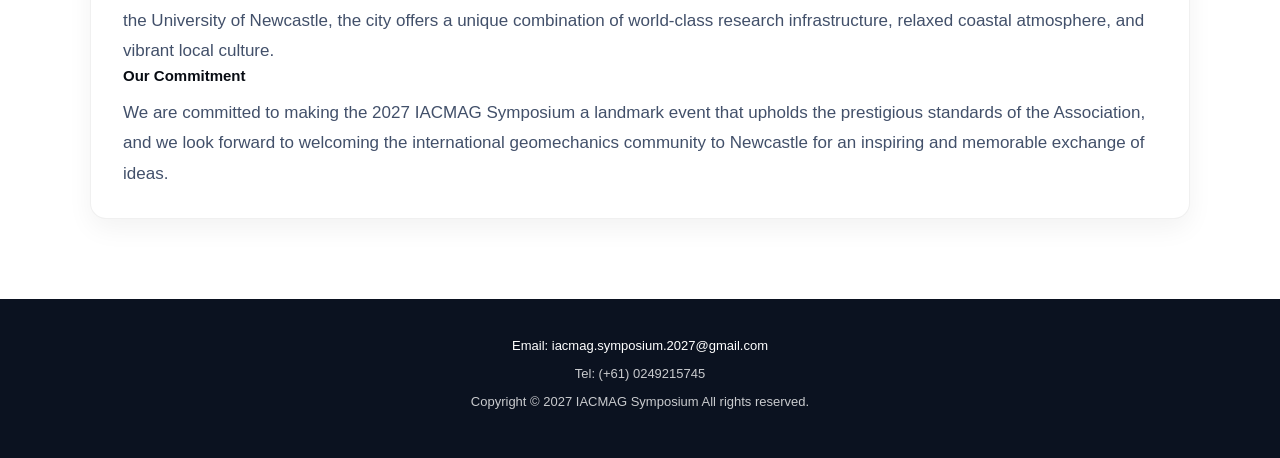
==== commit 3a97976d: "font" ====
--- a/index.html
+++ b/index.html
@@ -41,13 +41,11 @@
 <div class="theme-section">
 
   <div class="theme-block">
-    <h3>Welcome</h3>
     <p>
       Welcome to the official portal of the 2027 IACMAG Symposium, proudly hosted by
       the University of Newcastle in collaboration with Curtin University.
     </p>
-
-        <h3>A Strategic Bridge for the Global Community</h3>
+    <h3>A Strategic Bridge for the Global Community</h3>
     <p>
       As a pivotal frontier forum positioned between the 17th IACMAG (2025) and the 18th IACMAG (2028),
       this symposium serves as a timely and focused platform for the global geomechanics community.
--- a/assets/css/styles.css
+++ b/assets/css/styles.css
@@ -43,9 +43,9 @@
   gap:18px;
 }
 .brand{
-  font-weight:700;
+  font-weight:800;
   letter-spacing:.08em;
-  font-size:18px;
+  font-size:20px;
   color:#ffffff;
   white-space:nowrap;
   margin-right:40px;
@@ -584,8 +584,8 @@
 
 .theme-block h3{
   margin:0 0 14px;
-  font-size:24px;
-  color:#1d365d;
+  font-size:15px;
+  color:#080c13;
   font-weight:700;
 }
 
@@ -618,7 +618,7 @@
   }
 
   .theme-block h3{
-    font-size:21px;
+    font-size:15px;
   }
 
   .theme-block p,
